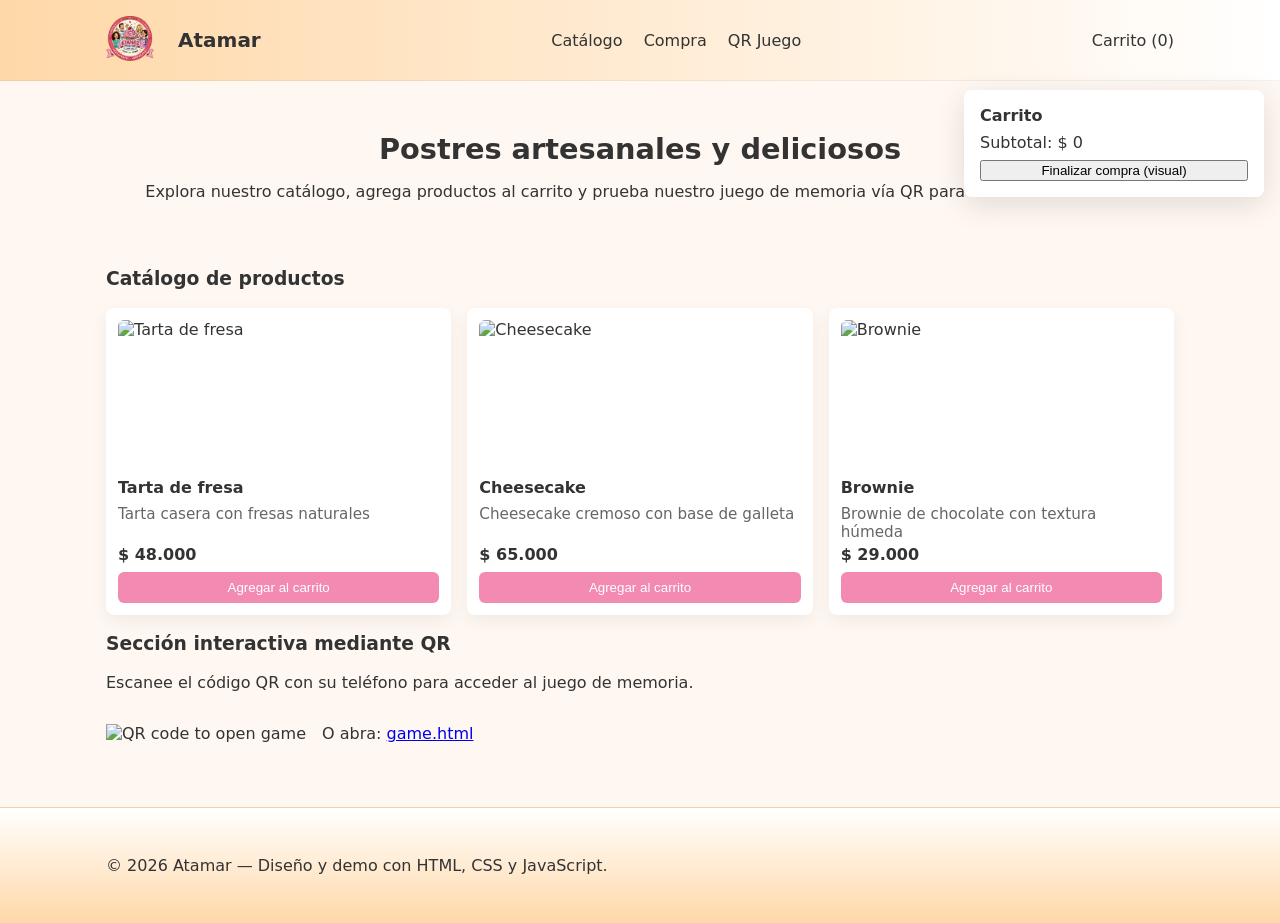
==== index.html @ 888419d2 "Atamar" ====
<!doctype html>
<html lang="es">
<head>
  <meta charset="utf-8">
  <meta name="viewport" content="width=device-width,initial-scale=1">
  <title>Atamar - Postres</title>
  <link rel="stylesheet" href="styles.css">
</head>
<body>
  <header class="site-header">
    <div class="container header-inner">
      <div class="brand">
        <!-- Simple SVG logo. Replace with your real logo if available -->
        <img src="IMAGENES/LOGO.png" width="48" height="48" viewBox="0 0 24 24" xmlns="IMAGENES/LOGO.png" aria-hidden="true">
          <circle cx="12" cy="8" r="3" fill="#f28ab2"></circle>
          <rect x="6" y="11" width="12" height="8" rx="1.5" fill="#ffd8a8"></rect>
        </img>
        <h1>Atamar</h1>
      </div>
      <nav class="main-nav">
        <a href="#catalog">Catálogo</a>
        <a href="#how-it-works">Compra</a>
        <a href="#qr-game">QR Juego</a>
      </nav>
      <div class="cart-toggle" id="cartToggle">Carrito (<span id="cartCount">0</span>)</div>
    </div>
  </header>

  <main class="container">
    <section id="hero" class="hero">
      <h2>Postres artesanales y deliciosos</h2>
      <p>Explora nuestro catálogo, agrega productos al carrito y prueba nuestro juego de memoria vía QR para obtener descuentos.</p>
    </section>

    <section id="catalog" class="catalog">
      <h3>Catálogo de productos</h3>
      <div class="product-grid" id="productGrid">
        <!-- Productos cargados por JavaScript -->
      </div>
    </section>

    <aside class="cart" id="cart">
      <h4>Carrito</h4>
      <div id="cartItems"></div>
      <div class="cart-summary">
        <div>Subtotal: <span id="cartTotal">$0.00</span></div>
        <button id="checkoutBtn">Finalizar compra (visual)</button>
      </div>
    </aside>

    <section id="how-it-works" class="checkout hidden">
      <h3>Proceso de compra (visual)</h3>
      <div class="steps" id="checkoutSteps">
        <!-- pasos visuales -->
        <div class="step active" data-step="1">
          <h4>1. Revisión del carrito</h4>
          <div id="reviewCart"></div>
          <button class="next-step">Siguiente</button>
        </div>
        <div class="step" data-step="2">
          <h4>2. Información del cliente</h4>
          <form id="customerForm">
            <label>Nombre: <input required type="text" name="name"></label>
            <label>Correo: <input required type="email" name="email"></label>
            <button type="button" class="next-step">Siguiente</button>
          </form>
        </div>
        <div class="step" data-step="3">
          <h4>3. Método de pago (simulado)</h4>
          <div class="payment-options">
            <label><input type="radio" name="payment" checked> Tarjeta de crédito (simulado)</label>
            <label><input type="radio" name="payment"> Pago en efectivo (simulado)</label>
            <label><input type="radio" name="payment"> Transferencia (simulado)</label>
          </div>
          <button class="next-step">Siguiente</button>
        </div>
        <div class="step" data-step="4">
          <h4>4. Resumen de la compra</h4>
          <div id="summary"></div>
          <button id="confirmOrder">Confirmar (simulado)</button>
        </div>
        <div class="step" data-step="5">
          <h4>5. Confirmación</h4>
          <p>Gracias por su compra (simulada). Este flujo no realiza pagos reales.</p>
          <button id="closeCheckout">Cerrar</button>
        </div>
      </div>
    </section>

    <section id="qr-game" class="qr-section">
      <h3>Sección interactiva mediante QR</h3>
      <p>Escanee el código QR con su teléfono para acceder al juego de memoria.</p>
      <div class="qr">
        <img alt="QR code to open game" src="https://api.qrserver.com/v1/create-qr-code/?size=180x180&data=https://example.com/game.html" id="qrImg">
        <p>O abra: <a href="game.html" target="_blank">game.html</a></p>
      </div>
     
    </section>

  </main>

  <footer class="site-footer">
    <div class="container">
      <p>&copy; <span id="year"></span> Atamar — Diseño y demo con HTML, CSS y JavaScript.</p>
    </div>
  </footer>

<script src="script.js"></script>
</body>
</html>
---- styles.css ----
:root{
  --bg:#fff8f2;
  --accent:#f28ab2;
  --accent-2:#ffd8a8;
  --text:#333;
  --muted:#666;
}
*{box-sizing:border-box}
body{font-family:Inter,system-ui,Arial,Helvetica,sans-serif;margin:0;color:var(--text);background:var(--bg);}
.container{max-width:1100px;margin:0 auto;padding:1rem}
.header-inner{display:flex;align-items:center;justify-content:space-between}
.brand{display:flex;align-items:center;gap:.5rem}
.brand h1{font-size:1.25rem;margin:0}
.main-nav a{margin:0 .5rem;color:var(--text);text-decoration:none}
.site-header{background:linear-gradient(90deg,var(--accent-2),#fff);border-bottom:1px solid rgba(0,0,0,.05)}
.hero{padding:2rem 0;text-align:center}
.hero h2{margin:.2rem 0;font-size:1.8rem}
.product-grid{display:grid;grid-template-columns:repeat(auto-fit,minmax(220px,1fr));gap:1rem}
.card{background:#fff;padding:.75rem;border-radius:8px;box-shadow:0 6px 18px rgba(0,0,0,.06);display:flex;flex-direction:column}
.card img{width:100%;height:150px;object-fit:cover;border-radius:6px}
.card h4{margin:.5rem 0 .25rem}
.card p{margin:.25rem 0;color:var(--muted);font-size:.95rem}
.card .price{font-weight:700;margin-top:auto}
.card button{background:var(--accent);color:white;border:none;padding:.5rem;border-radius:6px;cursor:pointer;margin-top:.5rem}
.cart{position:fixed;right:1rem;top:90px;width:300px;background:#fff;padding:1rem;border-radius:8px;box-shadow:0 8px 30px rgba(0,0,0,.12)}
.cart h4{margin:0 0 .5rem}
#cartItems .item{display:flex;gap:.5rem;align-items:center;border-bottom:1px solid #eee;padding:.5rem 0}
#cartItems img{width:48px;height:48px;object-fit:cover;border-radius:4px}
.cart-summary{margin-top:.5rem;display:flex;flex-direction:column;gap:.5rem}
.cart-toggle{cursor:pointer}
.hidden{display:none}
.checkout{margin-top:2rem;background:#fff;padding:1rem;border-radius:8px;box-shadow:0 6px 20px rgba(0,0,0,.06)}
.steps .step{display:none}
.steps .step.active{display:block}
.site-footer{margin-top:2rem;padding:1rem 0;background:linear-gradient(180deg,#fff,var(--accent-2));border-top:1px solid rgba(0,0,0,.04)}
.qr{display:flex;gap:1rem;align-items:center}
.note{font-size:.9rem;color:var(--muted)}
@media(max-width:900px){
  .cart{position:static;width:auto;margin-top:1rem}
  .header-inner{flex-direction:column;align-items:flex-start;gap:.5rem}
}
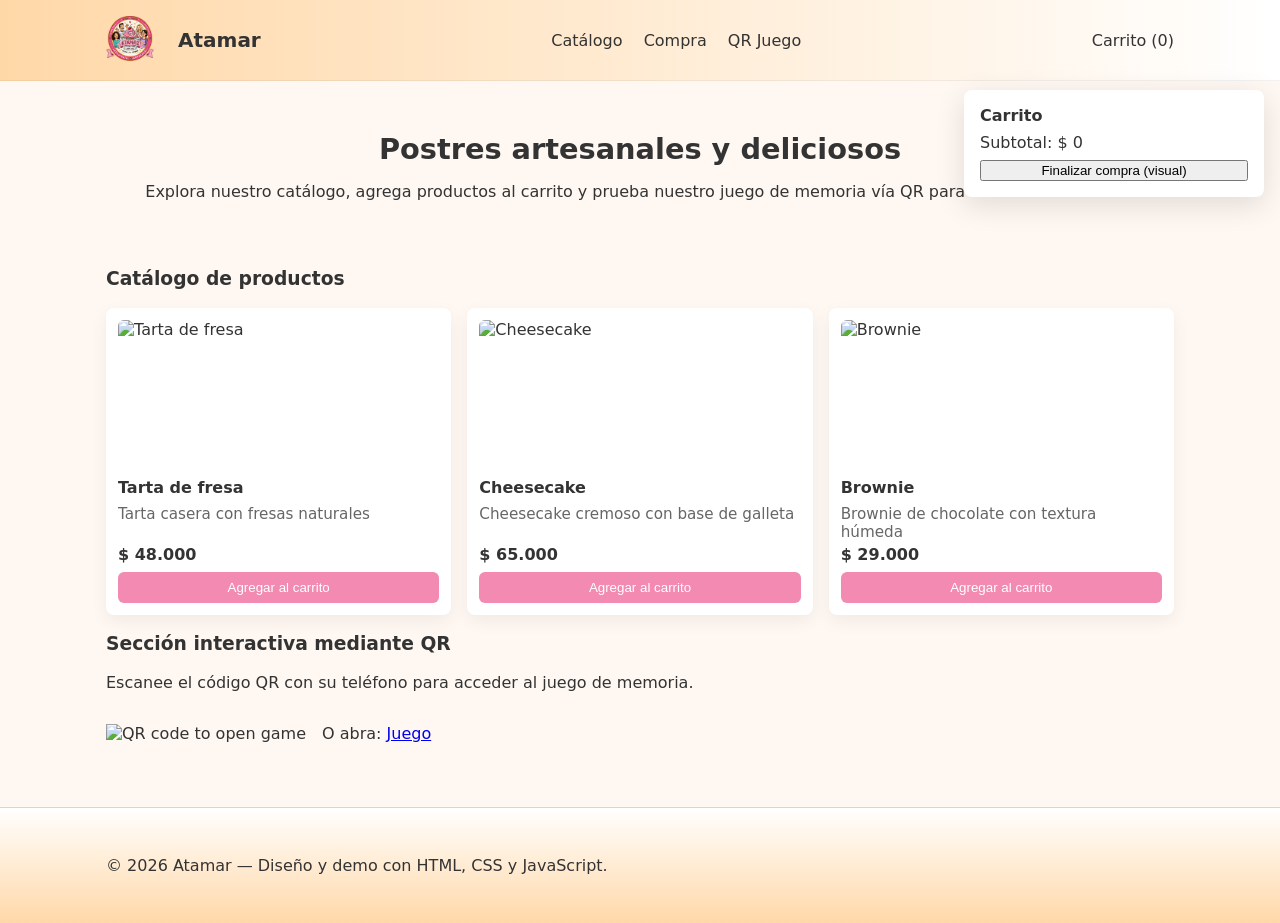
==== commit 313f0b27: "final" ====
--- a/index.html
+++ b/index.html
@@ -92,7 +92,7 @@
       <p>Escanee el código QR con su teléfono para acceder al juego de memoria.</p>
       <div class="qr">
         <img alt="QR code to open game" src="https://api.qrserver.com/v1/create-qr-code/?size=180x180&data=https://example.com/game.html" id="qrImg">
-        <p>O abra: <a href="game.html" target="_blank">game.html</a></p>
+        <p>O abra: <a href="https://examen-html-one.vercel.app/" target="_blank">Juego</a></p>
       </div>
      
     </section>
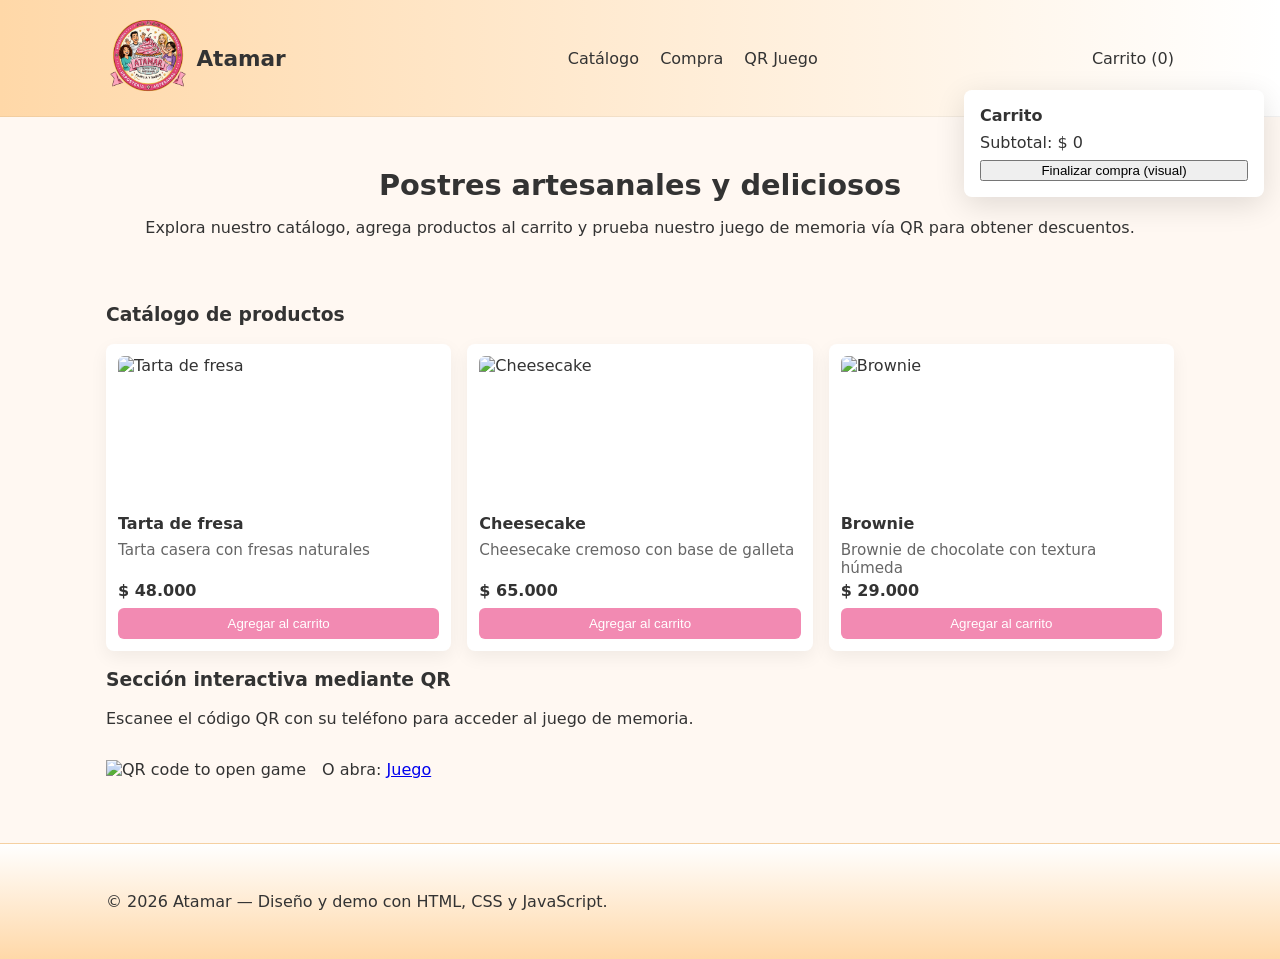
==== commit b97034ba: "INFO" ====
--- a/index.html
+++ b/index.html
@@ -10,12 +10,10 @@
   <header class="site-header">
     <div class="container header-inner">
       <div class="brand">
-        <!-- Simple SVG logo. Replace with your real logo if available -->
-        <img src="IMAGENES/LOGO.png" width="48" height="48" viewBox="0 0 24 24" xmlns="IMAGENES/LOGO.png" aria-hidden="true">
-          <circle cx="12" cy="8" r="3" fill="#f28ab2"></circle>
-          <rect x="6" y="11" width="12" height="8" rx="1.5" fill="#ffd8a8"></rect>
-        </img>
-        <h1>Atamar</h1>
+        <button class="brand-toggle" id="brandToggle" type="button" aria-expanded="false" aria-controls="aboutAtamar">
+          <img src="IMAGENES/LOGO.png" alt="Logo de Atamar">
+          <span>Atamar</span>
+        </button>
       </div>
       <nav class="main-nav">
         <a href="#catalog">Catálogo</a>
@@ -30,6 +28,12 @@
     <section id="hero" class="hero">
       <h2>Postres artesanales y deliciosos</h2>
       <p>Explora nuestro catálogo, agrega productos al carrito y prueba nuestro juego de memoria vía QR para obtener descuentos.</p>
+    </section>
+
+    <section id="aboutAtamar" class="about-atamar hidden" aria-hidden="true">
+      <h2>¿Quiénes somos? 🍰✨</h2>
+      <p>ATAMAR es un emprendimiento de postres creado con amor, creatividad e innovación. Nuestro objetivo es ofrecer productos deliciosos y de calidad, combinando la repostería con la tecnología para brindar una experiencia diferente y especial a nuestros clientes.</p>
+      <p>Nos caracterizamos por nuestra creatividad, compromiso y pasión por hacer que cada postre sea más que un producto: una experiencia para disfrutar y recordar. 💕</p>
     </section>
 
     <section id="catalog" class="catalog">
@@ -91,7 +95,7 @@
       <h3>Sección interactiva mediante QR</h3>
       <p>Escanee el código QR con su teléfono para acceder al juego de memoria.</p>
       <div class="qr">
-        <img alt="QR code to open game" src="https://api.qrserver.com/v1/create-qr-code/?size=180x180&data=https://example.com/game.html" id="qrImg">
+        <img alt="QR code to open game" src="https://api.qrserver.com/v1/create-qr-code/?size=180x180&data=https://example.com/https://examen-html-one.vercel.app/" id="qrImg">
         <p>O abra: <a href="https://examen-html-one.vercel.app/" target="_blank">Juego</a></p>
       </div>
      
--- a/styles.css
+++ b/styles.css
@@ -9,12 +9,17 @@
 body{font-family:Inter,system-ui,Arial,Helvetica,sans-serif;margin:0;color:var(--text);background:var(--bg);}
 .container{max-width:1100px;margin:0 auto;padding:1rem}
 .header-inner{display:flex;align-items:center;justify-content:space-between}
-.brand{display:flex;align-items:center;gap:.5rem}
-.brand h1{font-size:1.25rem;margin:0}
+.brand{display:flex;align-items:center}
+.brand-toggle{display:flex;align-items:center;gap:.65rem;padding:.25rem .5rem .25rem .25rem;border:0;border-radius:10px;background:transparent;color:var(--text);font:inherit;font-size:1.35rem;font-weight:700;cursor:pointer}
+.brand-toggle:hover,.brand-toggle:focus-visible{background:rgba(242,138,178,.16);outline:none}
+.brand-toggle img{width:76px;height:76px;display:block;object-fit:contain}
 .main-nav a{margin:0 .5rem;color:var(--text);text-decoration:none}
 .site-header{background:linear-gradient(90deg,var(--accent-2),#fff);border-bottom:1px solid rgba(0,0,0,.05)}
 .hero{padding:2rem 0;text-align:center}
 .hero h2{margin:.2rem 0;font-size:1.8rem}
+.about-atamar{margin:0 0 2rem;padding:1.25rem 1.5rem;background:#fff;border-left:5px solid var(--accent);border-radius:8px;box-shadow:0 6px 20px rgba(0,0,0,.06)}
+.about-atamar h2{margin:.1rem 0 .75rem;font-size:1.5rem}
+.about-atamar p{max-width:800px;margin:.75rem 0;line-height:1.65}
 .product-grid{display:grid;grid-template-columns:repeat(auto-fit,minmax(220px,1fr));gap:1rem}
 .card{background:#fff;padding:.75rem;border-radius:8px;box-shadow:0 6px 18px rgba(0,0,0,.06);display:flex;flex-direction:column}
 .card img{width:100%;height:150px;object-fit:cover;border-radius:6px}
@@ -39,3 +44,10 @@
   .cart{position:static;width:auto;margin-top:1rem}
   .header-inner{flex-direction:column;align-items:flex-start;gap:.5rem}
 }
+@media(max-width:520px){
+  .container{padding:.75rem}
+  .brand-toggle{font-size:1.2rem}
+  .brand-toggle img{width:64px;height:64px}
+  .about-atamar{padding:1rem;border-left-width:4px}
+  .about-atamar h2{font-size:1.3rem}
+}
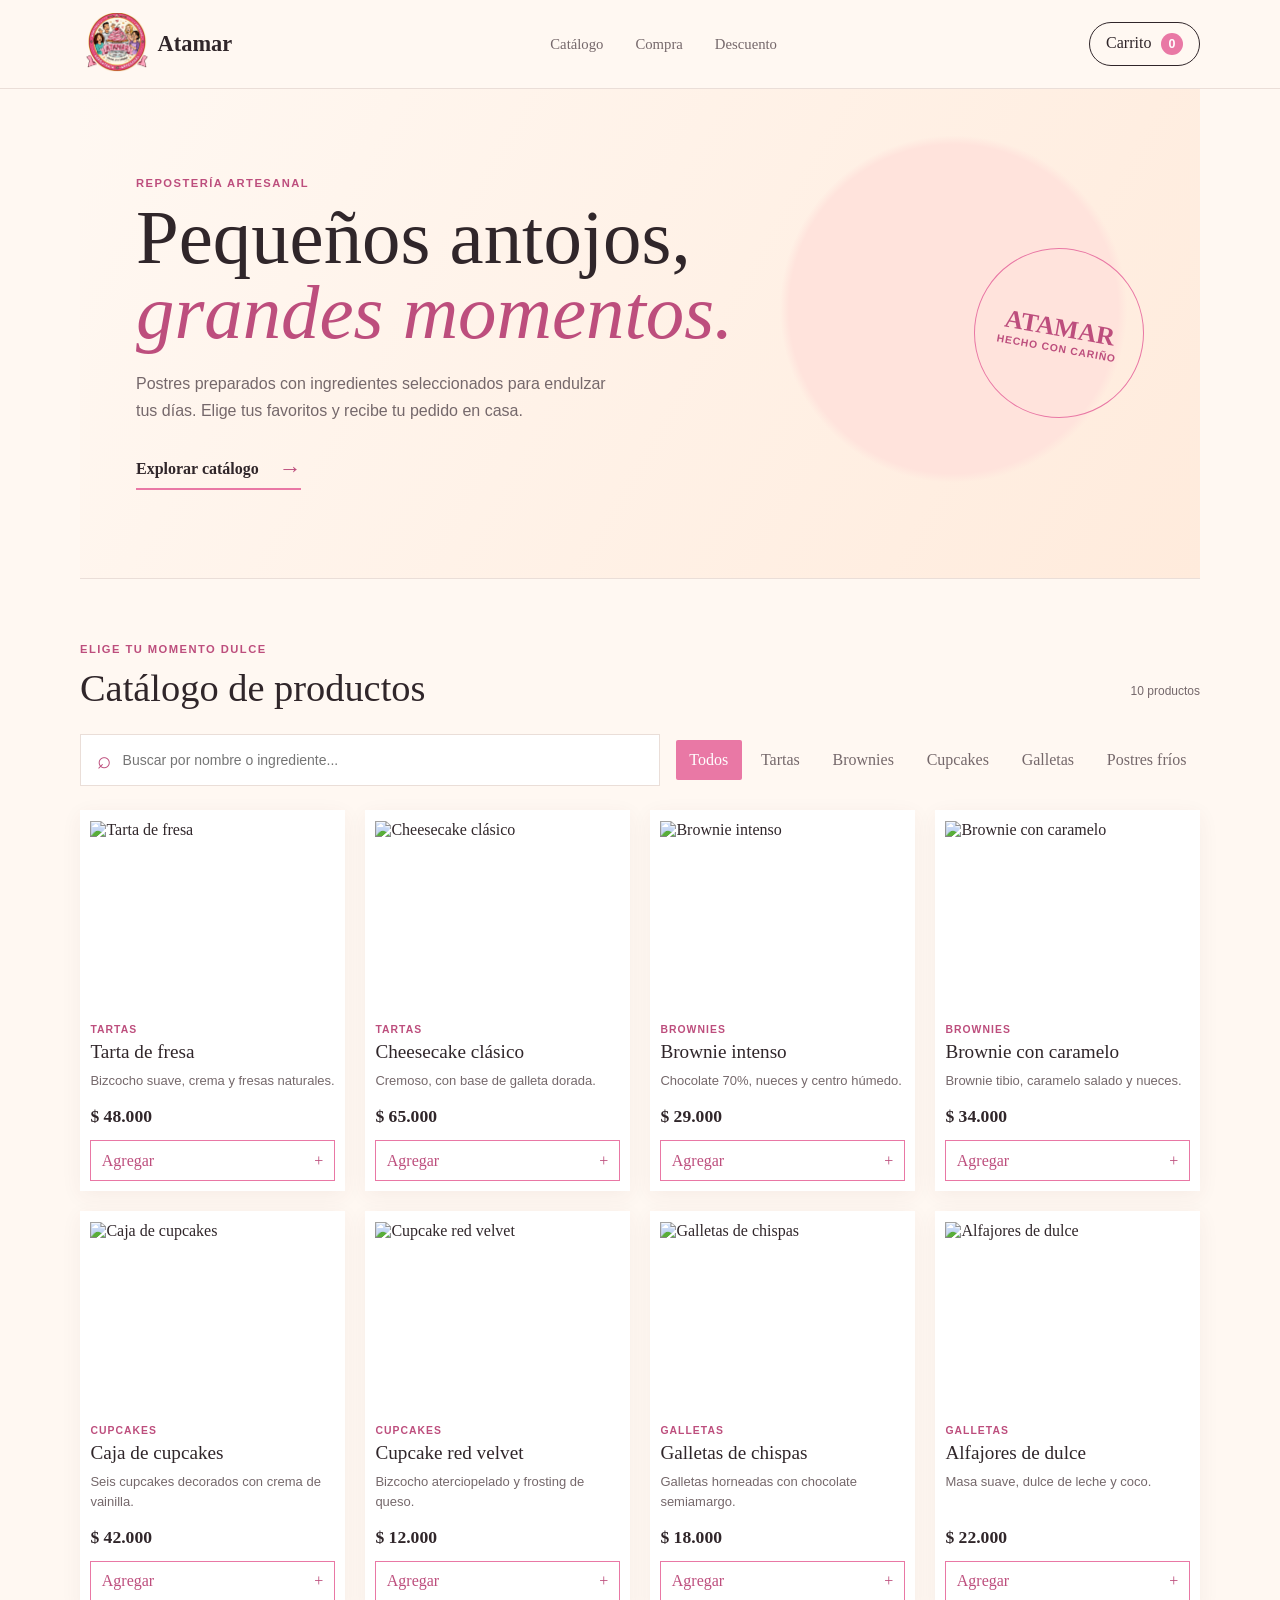
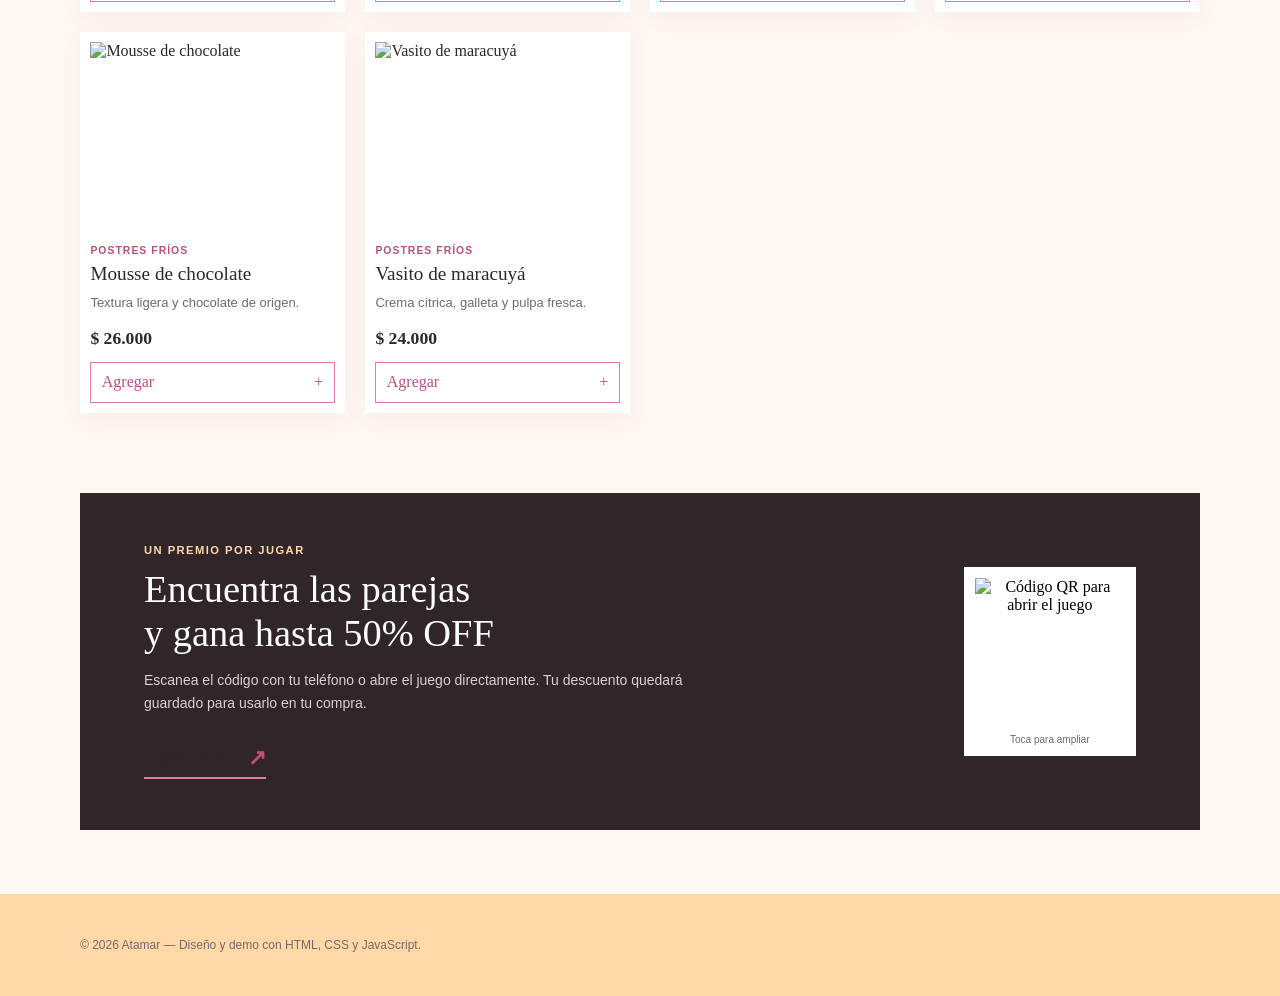
==== commit dc1dbb00: "FINAL ATAMAR" ====
--- a/index.html
+++ b/index.html
@@ -18,16 +18,15 @@
       <nav class="main-nav">
         <a href="#catalog">Catálogo</a>
         <a href="#how-it-works">Compra</a>
-        <a href="#qr-game">QR Juego</a>
+        <a href="#qr-game">Descuento</a>
       </nav>
-      <div class="cart-toggle" id="cartToggle">Carrito (<span id="cartCount">0</span>)</div>
+      <button class="cart-toggle" id="cartToggle" type="button">Carrito <span class="cart-badge" id="cartCount">0</span></button>
     </div>
   </header>
 
   <main class="container">
     <section id="hero" class="hero">
-      <h2>Postres artesanales y deliciosos</h2>
-      <p>Explora nuestro catálogo, agrega productos al carrito y prueba nuestro juego de memoria vía QR para obtener descuentos.</p>
+      <div class="hero-copy"><span class="eyebrow">Repostería artesanal</span><h1>Pequeños antojos,<br><em>grandes momentos.</em></h1><p>Postres preparados con ingredientes seleccionados para endulzar tus días. Elige tus favoritos y recibe tu pedido en casa.</p><a class="hero-action" href="#catalog">Explorar catálogo <span>→</span></a></div><div class="hero-stamp"><strong>ATAMAR</strong><span>Hecho con cariño</span></div>
     </section>
 
     <section id="aboutAtamar" class="about-atamar hidden" aria-hidden="true">
@@ -37,18 +36,17 @@
     </section>
 
     <section id="catalog" class="catalog">
-      <h3>Catálogo de productos</h3>
+      <div class="section-heading"><div><span class="eyebrow">Elige tu momento dulce</span><h2>Catálogo de productos</h2></div><p id="productCount" class="product-count"></p></div>
+      <div class="catalog-tools"><label class="search-box" for="productSearch"><span>⌕</span><input id="productSearch" type="search" placeholder="Buscar por nombre o ingrediente..." autocomplete="off"></label><div class="category-tabs" id="categoryTabs" role="tablist" aria-label="Categorías de productos"></div></div>
       <div class="product-grid" id="productGrid">
         <!-- Productos cargados por JavaScript -->
       </div>
     </section>
 
-    <aside class="cart" id="cart">
-      <h4>Carrito</h4>
-      <div id="cartItems"></div>
+    <aside class="cart hidden" id="cart">
+      <div class="cart-heading"><div><span class="eyebrow">Tu selección</span><h4>Carrito</h4></div><button id="closeCart" type="button" aria-label="Cerrar carrito">×</button></div><div id="cartItems"><p class="empty-cart">Tu carrito está vacío.<br>Agrega un postre para comenzar.</p></div>
       <div class="cart-summary">
-        <div>Subtotal: <span id="cartTotal">$0.00</span></div>
-        <button id="checkoutBtn">Finalizar compra (visual)</button>
+        <div class="total-line"><span>Subtotal</span><strong id="cartTotal">$0.00</strong></div><p id="cartDiscountInfo" class="discount-info"></p><div class="total-line total-after"><span>Total</span><strong id="cartTotalAfter">$0.00</strong></div><button id="checkoutBtn">Continuar compra <span>→</span></button>
       </div>
     </aside>
 
@@ -92,14 +90,11 @@
     </section>
 
     <section id="qr-game" class="qr-section">
-      <h3>Sección interactiva mediante QR</h3>
-      <p>Escanee el código QR con su teléfono para acceder al juego de memoria.</p>
-      <div class="qr">
-        <img alt="QR code to open game" src="https://api.qrserver.com/v1/create-qr-code/?size=180x180&data=https://example.com/https://examen-html-one.vercel.app/" id="qrImg">
-        <p>O abra: <a href="https://examen-html-one.vercel.app/" target="_blank">Juego</a></p>
-      </div>
-     
+      <div><span class="eyebrow">Un premio por jugar</span><h2>Encuentra las parejas<br>y gana hasta 50% OFF</h2><p>Escanea el código con tu teléfono o abre el juego directamente. Tu descuento quedará guardado para usarlo en tu compra.</p><a class="game-link" href="game.html" target="_blank">Jugar ahora <span>↗</span></a></div>
+      <button class="qr qr-trigger" id="qrTrigger" type="button" aria-label="Ampliar código QR"><img alt="Código QR para abrir el juego" src="https://api.qrserver.com/v1/create-qr-code/?size=180x180&data=https://examen-html-one.vercel.app/game.html" id="qrImg"><span>Toca para ampliar</span></button>
     </section>
+
+    <div class="modal hidden" id="qrModal" role="dialog" aria-modal="true" aria-labelledby="qrModalTitle"><div class="modal-content"><button class="modal-close" id="closeQr" type="button" aria-label="Cerrar código QR">×</button><span class="eyebrow">Escanea para jugar</span><h2 id="qrModalTitle">Tu descuento empieza aquí</h2><img alt="Código QR ampliado para abrir el juego" src="https://api.qrserver.com/v1/create-qr-code/?size=320x320&data=https://examen-html-one.vercel.app/game.html"><a class="game-link" href="game.html" target="_blank">Abrir juego <span>↗</span></a></div></div>
 
   </main>
 
--- a/styles.css
+++ b/styles.css
@@ -1,53 +1,4 @@
-:root{
-  --bg:#fff8f2;
-  --accent:#f28ab2;
-  --accent-2:#ffd8a8;
-  --text:#333;
-  --muted:#666;
-}
-*{box-sizing:border-box}
-body{font-family:Inter,system-ui,Arial,Helvetica,sans-serif;margin:0;color:var(--text);background:var(--bg);}
-.container{max-width:1100px;margin:0 auto;padding:1rem}
-.header-inner{display:flex;align-items:center;justify-content:space-between}
-.brand{display:flex;align-items:center}
-.brand-toggle{display:flex;align-items:center;gap:.65rem;padding:.25rem .5rem .25rem .25rem;border:0;border-radius:10px;background:transparent;color:var(--text);font:inherit;font-size:1.35rem;font-weight:700;cursor:pointer}
-.brand-toggle:hover,.brand-toggle:focus-visible{background:rgba(242,138,178,.16);outline:none}
-.brand-toggle img{width:76px;height:76px;display:block;object-fit:contain}
-.main-nav a{margin:0 .5rem;color:var(--text);text-decoration:none}
-.site-header{background:linear-gradient(90deg,var(--accent-2),#fff);border-bottom:1px solid rgba(0,0,0,.05)}
-.hero{padding:2rem 0;text-align:center}
-.hero h2{margin:.2rem 0;font-size:1.8rem}
-.about-atamar{margin:0 0 2rem;padding:1.25rem 1.5rem;background:#fff;border-left:5px solid var(--accent);border-radius:8px;box-shadow:0 6px 20px rgba(0,0,0,.06)}
-.about-atamar h2{margin:.1rem 0 .75rem;font-size:1.5rem}
-.about-atamar p{max-width:800px;margin:.75rem 0;line-height:1.65}
-.product-grid{display:grid;grid-template-columns:repeat(auto-fit,minmax(220px,1fr));gap:1rem}
-.card{background:#fff;padding:.75rem;border-radius:8px;box-shadow:0 6px 18px rgba(0,0,0,.06);display:flex;flex-direction:column}
-.card img{width:100%;height:150px;object-fit:cover;border-radius:6px}
-.card h4{margin:.5rem 0 .25rem}
-.card p{margin:.25rem 0;color:var(--muted);font-size:.95rem}
-.card .price{font-weight:700;margin-top:auto}
-.card button{background:var(--accent);color:white;border:none;padding:.5rem;border-radius:6px;cursor:pointer;margin-top:.5rem}
-.cart{position:fixed;right:1rem;top:90px;width:300px;background:#fff;padding:1rem;border-radius:8px;box-shadow:0 8px 30px rgba(0,0,0,.12)}
-.cart h4{margin:0 0 .5rem}
-#cartItems .item{display:flex;gap:.5rem;align-items:center;border-bottom:1px solid #eee;padding:.5rem 0}
-#cartItems img{width:48px;height:48px;object-fit:cover;border-radius:4px}
-.cart-summary{margin-top:.5rem;display:flex;flex-direction:column;gap:.5rem}
-.cart-toggle{cursor:pointer}
-.hidden{display:none}
-.checkout{margin-top:2rem;background:#fff;padding:1rem;border-radius:8px;box-shadow:0 6px 20px rgba(0,0,0,.06)}
-.steps .step{display:none}
-.steps .step.active{display:block}
-.site-footer{margin-top:2rem;padding:1rem 0;background:linear-gradient(180deg,#fff,var(--accent-2));border-top:1px solid rgba(0,0,0,.04)}
-.qr{display:flex;gap:1rem;align-items:center}
-.note{font-size:.9rem;color:var(--muted)}
-@media(max-width:900px){
-  .cart{position:static;width:auto;margin-top:1rem}
-  .header-inner{flex-direction:column;align-items:flex-start;gap:.5rem}
-}
-@media(max-width:520px){
-  .container{padding:.75rem}
-  .brand-toggle{font-size:1.2rem}
-  .brand-toggle img{width:64px;height:64px}
-  .about-atamar{padding:1rem;border-left-width:4px}
-  .about-atamar h2{font-size:1.3rem}
-}
+:root{--bg:#fff8f2;--paper:#fff;--accent:#e978a5;--accent-dark:#bd4e7d;--peach:#ffd8a8;--text:#30262a;--muted:#75686b;--line:#eaded8;--shadow:0 16px 45px rgba(101,59,59,.1)}
+*{box-sizing:border-box}html{scroll-behavior:smooth}body{font-family:Georgia,'Times New Roman',serif;margin:0;color:var(--text);background:var(--bg)}button,input{font:inherit}.container{max-width:1160px;margin:0 auto;padding:0 1.25rem}.site-header{background:rgba(255,248,242,.94);border-bottom:1px solid var(--line);position:sticky;top:0;z-index:10;backdrop-filter:blur(12px)}.header-inner{height:88px;display:flex;align-items:center;justify-content:space-between}.brand-toggle{display:flex;align-items:center;gap:.6rem;border:0;background:transparent;color:var(--text);font-size:1.4rem;font-weight:bold;cursor:pointer}.brand-toggle img{width:62px;height:62px;object-fit:contain}.main-nav{display:flex;gap:2rem}.main-nav a{color:var(--muted);text-decoration:none;font-size:.92rem}.main-nav a:hover{color:var(--accent-dark)}.cart-toggle{border:1px solid var(--text);background:transparent;border-radius:99px;padding:.62rem 1rem;color:var(--text);cursor:pointer}.cart-badge{display:inline-grid;place-items:center;background:var(--accent);color:#fff;border-radius:50%;width:22px;height:22px;margin-left:.35rem;font:700 .78rem Arial}.hero{min-height:440px;padding:5.5rem 5%;display:flex;justify-content:space-between;align-items:center;background:radial-gradient(circle at 78% 45%,#ffe3dc 0 18%,transparent 19%),linear-gradient(120deg,#fff8f2,#ffebdc);border-bottom:1px solid var(--line)}.hero-copy{max-width:650px}.eyebrow{display:block;color:var(--accent-dark);font:700 .7rem Arial,sans-serif;letter-spacing:.13em;text-transform:uppercase;margin-bottom:.7rem}.hero h1{font-size:clamp(2.7rem,6vw,5.3rem);line-height:.98;font-weight:400;margin:0 0 1.2rem}.hero h1 em{color:var(--accent-dark)}.hero p{max-width:480px;color:var(--muted);font:1rem/1.7 Arial,sans-serif}.hero-action,.game-link{display:inline-flex;gap:1.25rem;align-items:center;margin-top:1rem;color:var(--text);font-weight:bold;text-decoration:none;border-bottom:2px solid var(--accent);padding-bottom:.35rem}.hero-action span,.game-link span{color:var(--accent-dark);font-size:1.4rem}.hero-stamp{width:170px;height:170px;border:1px solid var(--accent);border-radius:50%;display:grid;place-content:center;text-align:center;transform:rotate(10deg);color:var(--accent-dark)}.hero-stamp strong{font-size:1.6rem}.hero-stamp span{font:700 .65rem Arial;text-transform:uppercase;letter-spacing:.08em}.about-atamar,.checkout{margin:2rem 0;padding:1.5rem;background:var(--paper);border-left:4px solid var(--accent);box-shadow:var(--shadow)}.about-atamar p{max-width:800px;color:var(--muted);line-height:1.65}.section-heading{display:flex;align-items:end;justify-content:space-between;margin:4rem 0 1.5rem}.section-heading h2,.qr-section h2{font-size:2.4rem;font-weight:400;margin:0}.product-count{font:12px Arial;color:var(--muted)}.catalog-tools{display:flex;gap:1rem;align-items:center;margin-bottom:1.5rem;flex-wrap:wrap}.search-box{display:flex;align-items:center;gap:.6rem;border:1px solid var(--line);background:#fff;padding:.7rem 1rem;min-width:280px;flex:1}.search-box span{font:1.5rem Arial;color:var(--accent-dark)}.search-box input{border:0;outline:0;width:100%;color:var(--text);background:transparent;font:14px Arial}.category-tabs{display:flex;gap:.35rem;overflow-x:auto}.category-tab{border:0;background:transparent;color:var(--muted);padding:.7rem .85rem;cursor:pointer;white-space:nowrap}.category-tab.active{background:var(--accent);color:#fff;border-radius:2px}.product-grid{display:grid;grid-template-columns:repeat(4,1fr);gap:1.25rem}.card{background:var(--paper);padding:.65rem;display:flex;flex-direction:column;min-width:0;box-shadow:0 5px 20px rgba(101,59,59,.06);transition:transform .2s,box-shadow .2s}.card:hover{transform:translateY(-4px);box-shadow:var(--shadow)}.card img{width:100%;height:190px;object-fit:cover}.card-category{color:var(--accent-dark);font:700 .65rem Arial;text-transform:uppercase;letter-spacing:.1em;margin-top:.8rem}.card h4{font-size:1.2rem;font-weight:400;margin:.4rem 0}.card p{font:13px/1.5 Arial;color:var(--muted);margin:.1rem 0 1rem}.card .price{font-weight:bold;font-size:1.1rem;margin-top:auto}.add-button{border:1px solid var(--accent);background:transparent;color:var(--accent-dark);padding:.65rem;margin-top:.8rem;cursor:pointer;text-align:left;display:flex;justify-content:space-between}.add-button:hover{background:var(--accent);color:#fff}.no-results{grid-column:1/-1;color:var(--muted);font:1rem Arial}.cart{position:fixed;right:1.25rem;top:105px;z-index:20;width:350px;max-height:calc(100vh - 125px);overflow:auto;background:var(--paper);padding:1.25rem;box-shadow:0 20px 60px rgba(56,31,35,.2);border-top:4px solid var(--accent)}.cart-heading{display:flex;justify-content:space-between;align-items:start}.cart-heading h4{font-size:1.7rem;font-weight:400;margin:0}.cart-heading button,.modal-close{border:0;background:transparent;font-size:1.8rem;cursor:pointer;color:var(--muted)}#cartItems .item{display:flex;gap:.7rem;align-items:center;border-bottom:1px solid var(--line);padding:.8rem 0}.item img{width:52px;height:52px;object-fit:cover}.item-info{display:flex;flex-direction:column;gap:.25rem;flex:1}.item-info strong{font:700 13px Arial}.item-info span{font:12px Arial;color:var(--muted)}.quantity-controls{display:flex;align-items:center;gap:.2rem}.quantity-controls button{border:1px solid var(--line);background:#fff;width:24px;height:24px;cursor:pointer}.quantity-controls .remove-item{border:0;background:transparent;color:var(--accent-dark);font-size:10px;width:auto}.empty-cart{color:var(--muted);font:13px/1.6 Arial}.cart-summary{margin-top:1rem;display:flex;flex-direction:column;gap:.5rem}.total-line{display:flex;justify-content:space-between;font:13px Arial}.total-after{font-size:1.1rem;border-top:1px solid var(--line);padding-top:.7rem}.discount-info{color:var(--accent-dark);font:12px Arial;margin:0}.cart-summary>button,.steps button{border:0;background:var(--accent);color:#fff;padding:.85rem;cursor:pointer}.hidden{display:none!important}.checkout{margin-top:2rem}.steps .step{display:none}.steps .step.active{display:block}.site-footer{margin-top:4rem;padding:2rem 0;background:var(--peach);font:12px Arial;color:var(--muted)}.qr-section{margin-top:5rem;padding:3.2rem 4rem;display:flex;justify-content:space-between;align-items:center;gap:2rem;background:#30262a;color:#fff}.qr-section .eyebrow{color:var(--peach)}.qr-section p{max-width:550px;color:#dbcfd0;font:14px/1.6 Arial}.qr{border:0;background:#fff;padding:.7rem;cursor:pointer;display:flex;flex-direction:column;gap:.4rem;align-items:center}.qr img{width:150px;height:150px}.qr span{color:var(--muted);font:10px Arial}.modal{position:fixed;inset:0;z-index:30;background:rgba(48,38,42,.72);display:grid;place-items:center;padding:1rem}.modal-content{background:var(--bg);padding:2rem;text-align:center;position:relative;max-width:390px;width:100%}.modal-content h2{font-weight:400}.modal-content img{display:block;width:min(280px,100%);margin:1rem auto}.modal-close{position:absolute;right:1rem;top:.7rem}.note{font:13px Arial;color:var(--muted)}
+@media(max-width:900px){.main-nav{gap:.8rem}.product-grid{grid-template-columns:repeat(3,1fr)}.hero{padding:4rem 2rem}.cart{top:90px}}
+@media(max-width:620px){.container{padding:0 .9rem}.header-inner{height:76px}.brand-toggle{font-size:1.1rem}.brand-toggle img{width:50px;height:50px}.main-nav{display:none}.hero{min-height:480px;padding:3rem 1.25rem;display:block}.hero h1{font-size:3.1rem}.hero-stamp{margin:2rem auto 0;width:125px;height:125px}.section-heading{display:block;margin-top:3rem}.section-heading h2,.qr-section h2{font-size:2rem}.catalog-tools{display:block}.search-box{min-width:0;margin-bottom:.8rem}.category-tabs{padding-bottom:.3rem}.product-grid{grid-template-columns:repeat(2,1fr);gap:.7rem}.card img{height:140px}.card h4{font-size:1rem}.card p{font-size:12px}.qr-section{margin-top:3rem;padding:2rem 1.25rem;display:block}.qr{margin:2rem auto 0}.cart{right:.75rem;left:.75rem;width:auto}.about-atamar{padding:1rem}}
